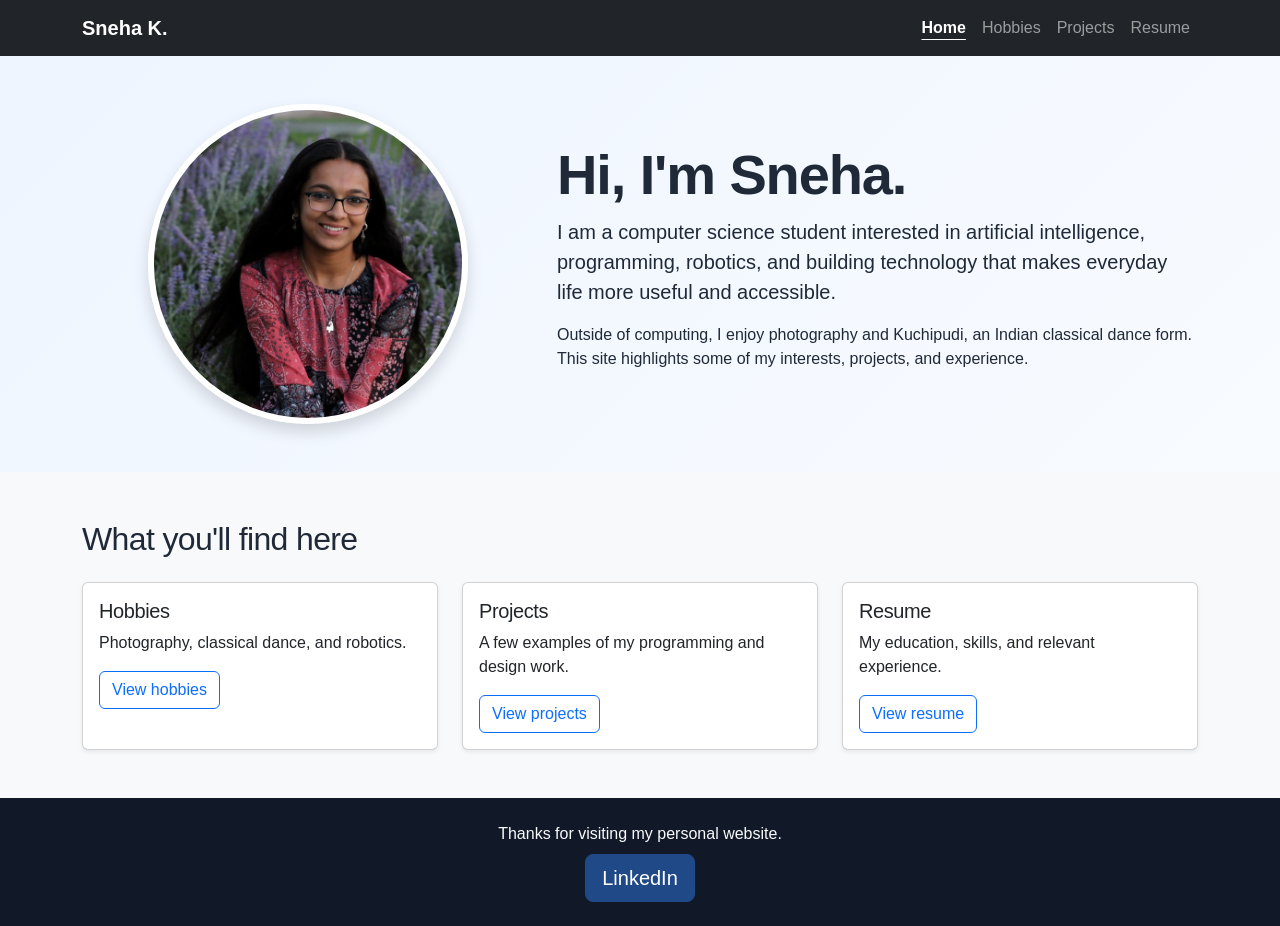
==== index.html @ 3bcb299e "pleeease" ====
<!DOCTYPE html>
<html lang="en">
<head>
  <meta charset="utf-8">
  <meta name="viewport" content="width=device-width, initial-scale=1">
  <title>Home | Sneha K.</title>
  <link href="https://cdn.jsdelivr.net/npm/bootstrap@5.3.2/dist/css/bootstrap.min.css" rel="stylesheet"
        integrity="sha384-T3c6CoIi6uLrA9TneNEoa7RxnatzjcDSCmG1MXxSR1GAsXEV/Dwwykc2MPK8M2HN"
        crossorigin="anonymous">
  <link rel="stylesheet" href="../resources/css/styles.css">
</head>
<body class="d-flex flex-column min-vh-100">

<header>
  <nav class="navbar navbar-expand-lg navbar-dark bg-dark" aria-label="Main navigation">
    <div class="container">
      <a class="navbar-brand fw-bold" href="home.html">Sneha K.</a>
      <button class="navbar-toggler" type="button" data-bs-toggle="collapse"
              data-bs-target="#mainNavbar" aria-controls="mainNavbar"
              aria-expanded="false" aria-label="Toggle navigation">
        <span class="navbar-toggler-icon"></span>
      </button>
      <div class="collapse navbar-collapse" id="mainNavbar">
        <ul class="navbar-nav ms-auto">
          <li class="nav-item"><a class="nav-link" href="home.html" aria-current="page">Home</a></li>
          <li class="nav-item"><a class="nav-link" href="hobbies.html">Hobbies</a></li>
          <li class="nav-item"><a class="nav-link" href="projects.html">Projects</a></li>
          <li class="nav-item"><a class="nav-link" href="resume.html">Resume</a></li>
        </ul>
      </div>
    </div>
  </nav>
</header>

<main>
  <section class="hero-section py-5">
    <div class="container">
      <div class="row align-items-center g-4">
        <div class="col-12 col-md-5 text-center">
          <!-- ATTRIBUTE EXAMPLE: src and alt are attributes of this img element. -->
          <img
            src="../resources/img/profile.jpg"
            alt="Me!"
            class="img-fluid rounded-circle profile-image shadow"
          >
        </div>
        <div class="col-12 col-md-7">
          <!-- ELEMENT EXAMPLE: h1 is an HTML element. -->
          <h1 class="display-4 fw-bold">Hi, I'm Sneha.</h1>
          <p class="lead">
            I am a computer science student interested in artificial intelligence,
            programming, robotics, and building technology that makes everyday life
            more useful and accessible.
          </p>
          <p>
            Outside of computing, I enjoy photography and Kuchipudi, an Indian
            classical dance form. This site highlights some of my interests,
            projects, and experience.
          </p>
        </div>
      </div>
    </div>
  </section>

  <section class="py-5 bg-body-tertiary">
    <div class="container">
      <h2 class="mb-4">What you'll find here</h2>

      <!--
        PARENT-CHILD EXAMPLE:
        The div with class "row" is the parent of the three column div elements below.
      -->
      <div class="row g-4">
        <div class="col-12 col-md-4">
          <div class="card h-100 shadow-sm">
            <div class="card-body">
              <h3 class="h5 card-title">Hobbies</h3>
              <p class="card-text">Photography, classical dance, and robotics.</p>
              <a class="btn btn-outline-primary" href="hobbies.html">View hobbies</a>
            </div>
          </div>
        </div>
        <div class="col-12 col-md-4">
          <div class="card h-100 shadow-sm">
            <div class="card-body">
              <h3 class="h5 card-title">Projects</h3>
              <p class="card-text">A few examples of my programming and design work.</p>
              <a class="btn btn-outline-primary" href="projects.html">View projects</a>
            </div>
          </div>
        </div>
        <div class="col-12 col-md-4">
          <div class="card h-100 shadow-sm">
            <div class="card-body">
              <h3 class="h5 card-title">Resume</h3>
              <p class="card-text">My education, skills, and relevant experience.</p>
              <a class="btn btn-outline-primary" href="resume.html">View resume</a>
            </div>
          </div>
        </div>
      </div>

      <!--
        BOOTSTRAP ANNOTATIONS:
        1. container: centers content and adds responsive horizontal spacing.
        2. row: creates a Bootstrap grid row that contains columns.
        3. col-12 col-md-4: uses full width on small screens and one-third width
           starting at the medium breakpoint.
      -->
    </div>
  </section>
</main>

<footer class="site-footer mt-auto py-4">
  <div class="container text-center">
    <p class="mb-2">Thanks for visiting my personal website.</p>
    <a class="btn btn-primary btn-lg" href="https://linkedin.com/in/sneha-kopparapu-8bb622286">LinkedIn</a>
  </div>
</footer>

<script src="https://cdn.jsdelivr.net/npm/bootstrap@5.3.2/dist/js/bootstrap.bundle.min.js"
        integrity="sha384-C6RzsynM9kWDrMNeT87bh95OGNyZPhcTNXj1NW7RuBCsyN/o0jlpcV8Qyq46cDfL"
        crossorigin="anonymous"></script>
</body>
</html>
---- resources/css/styles.css ----
/* ELEMENT SELECTOR: applies custom typography and colors to the body element. */
body {
  font-family: Arial, Helvetica, sans-serif;
  color: #1f2937;
  background-color: #E9FEE1;
}

/* Element selector */
h1,
h2,
h3 {
  letter-spacing: -0.02em;
}

/* CLASS SELECTOR + custom colors */
.hero-section {
  background: linear-gradient(135deg, #eef5ff, #f8fbff);
}

/* CLASS SELECTOR + margin, padding, border radius, and shadow */
.hobby-card {
  margin: 0;
  border: 1px solid #dbe4f0;
  border-radius: 1rem;
  overflow: hidden;
  transition: transform 0.2s ease, box-shadow 0.2s ease;
}

.hobby-card:hover {
  transform: translateY(-4px);
  box-shadow: 0 0.75rem 1.5rem rgba(0, 0, 0, 0.12) !important;
}

/* Image sizing keeps cards visually consistent. */
.hobby-image {
  width: 100%;
  height: 240px;
  object-fit: cover;
}

.project-image {
  width: 100%;
  max-height: 220px;
  object-fit: cover;
}

.profile-image {
  width: min(320px, 80vw);
  aspect-ratio: 1 / 1;
  object-fit: cover;
  border: 6px solid #ffffff;
}

.resume-container {
  max-width: 1000px;
}

.resume-section {
  padding-bottom: 0.5rem;
  border-bottom: 1px solid #e5e7eb;
}

.resume-sidebar {
  background-color: #f3f7fb;
}

/* BOOTSTRAP OVERRIDE:
   Bootstrap's .btn-primary normally uses its default blue. This rule changes it. */
.btn-primary {
  --bs-btn-bg: #204a87;
  --bs-btn-border-color: #204a87;
  --bs-btn-hover-bg: #173a6b;
  --bs-btn-hover-border-color: #173a6b;
}

/* Another small Bootstrap override for the active/current nav link. */
.navbar .nav-link[aria-current="page"] {
  color: #ffffff;
  font-weight: 700;
  text-decoration: underline;
  text-underline-offset: 0.35rem;
}

.site-footer {
  margin-top: 3rem;
  padding: 1.25rem;
  background-color: #111827;
  color: #f9fafb;
}

.footer-link {
  color: #cfe2ff;
}

.footer-link:hover,
.footer-link:focus {
  color: #ffffff;
}

/* Responsive adjustment for small screens. */
@media (max-width: 576px) {
  .hero-section {
    text-align: center;
  }

  .hobby-image {
    height: 210px;
  }
}
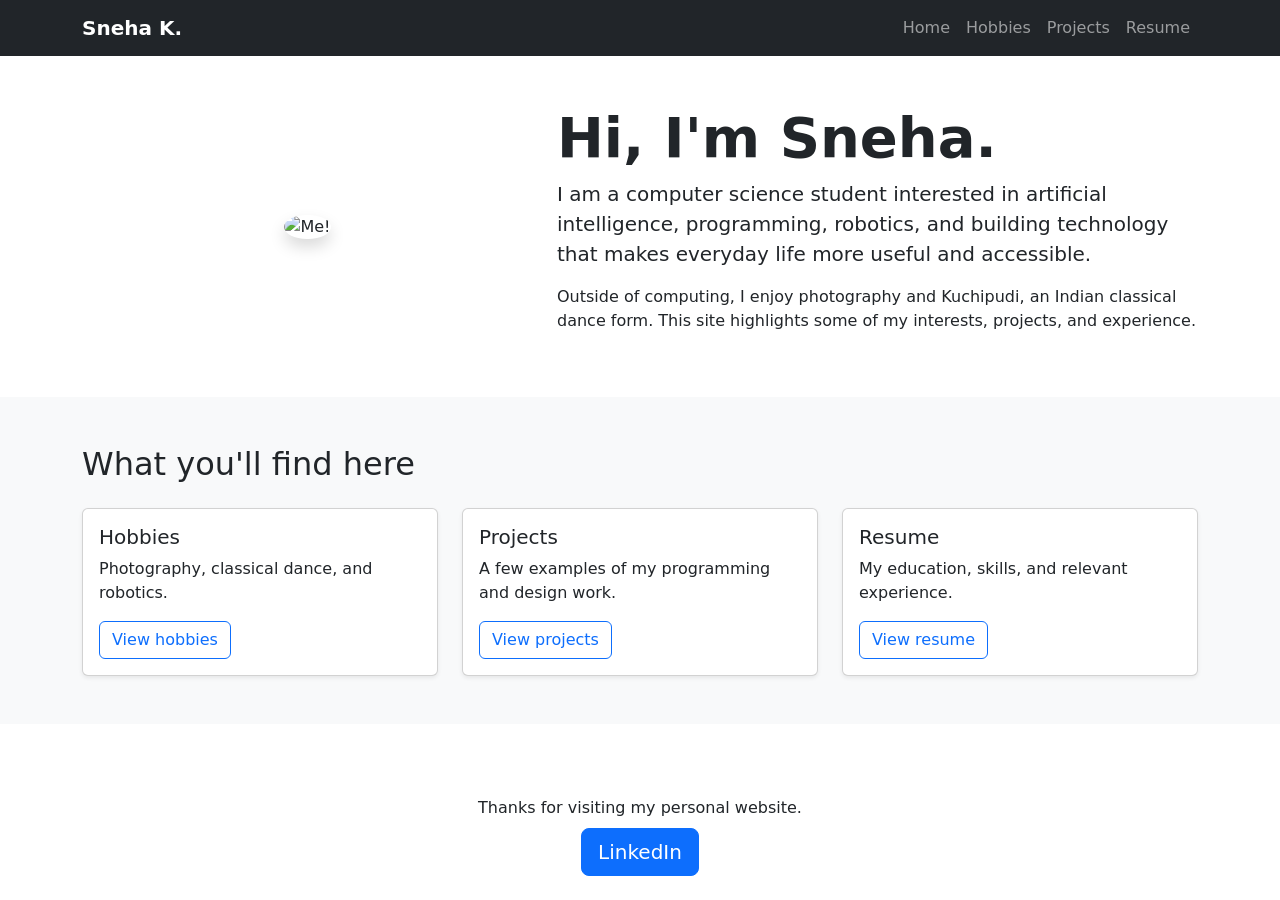
==== commit 4fc4ea5b: "i swear" ====
--- a/index.html
+++ b/index.html
@@ -7,14 +7,14 @@
   <link href="https://cdn.jsdelivr.net/npm/bootstrap@5.3.2/dist/css/bootstrap.min.css" rel="stylesheet"
         integrity="sha384-T3c6CoIi6uLrA9TneNEoa7RxnatzjcDSCmG1MXxSR1GAsXEV/Dwwykc2MPK8M2HN"
         crossorigin="anonymous">
-  <link rel="stylesheet" href="../resources/css/styles.css">
+  <link rel="stylesheet" href="../SnehaPersonalWebsite.github.io/resources/css/styles.css">
 </head>
 <body class="d-flex flex-column min-vh-100">
 
 <header>
   <nav class="navbar navbar-expand-lg navbar-dark bg-dark" aria-label="Main navigation">
     <div class="container">
-      <a class="navbar-brand fw-bold" href="home.html">Sneha K.</a>
+      <a class="navbar-brand fw-bold" href="index.html">Sneha K.</a>
       <button class="navbar-toggler" type="button" data-bs-toggle="collapse"
               data-bs-target="#mainNavbar" aria-controls="mainNavbar"
               aria-expanded="false" aria-label="Toggle navigation">
@@ -22,7 +22,7 @@
       </button>
       <div class="collapse navbar-collapse" id="mainNavbar">
         <ul class="navbar-nav ms-auto">
-          <li class="nav-item"><a class="nav-link" href="home.html" aria-current="page">Home</a></li>
+          <li class="nav-item"><a class="nav-link" href="index.html" aria-current="page">Home</a></li>
           <li class="nav-item"><a class="nav-link" href="hobbies.html">Hobbies</a></li>
           <li class="nav-item"><a class="nav-link" href="projects.html">Projects</a></li>
           <li class="nav-item"><a class="nav-link" href="resume.html">Resume</a></li>
@@ -39,7 +39,7 @@
         <div class="col-12 col-md-5 text-center">
           <!-- ATTRIBUTE EXAMPLE: src and alt are attributes of this img element. -->
           <img
-            src="../resources/img/profile.jpg"
+            src="../SnehaPersonalWebsite.github.io/resources/img/profile.jpg"
             alt="Me!"
             class="img-fluid rounded-circle profile-image shadow"
           >
